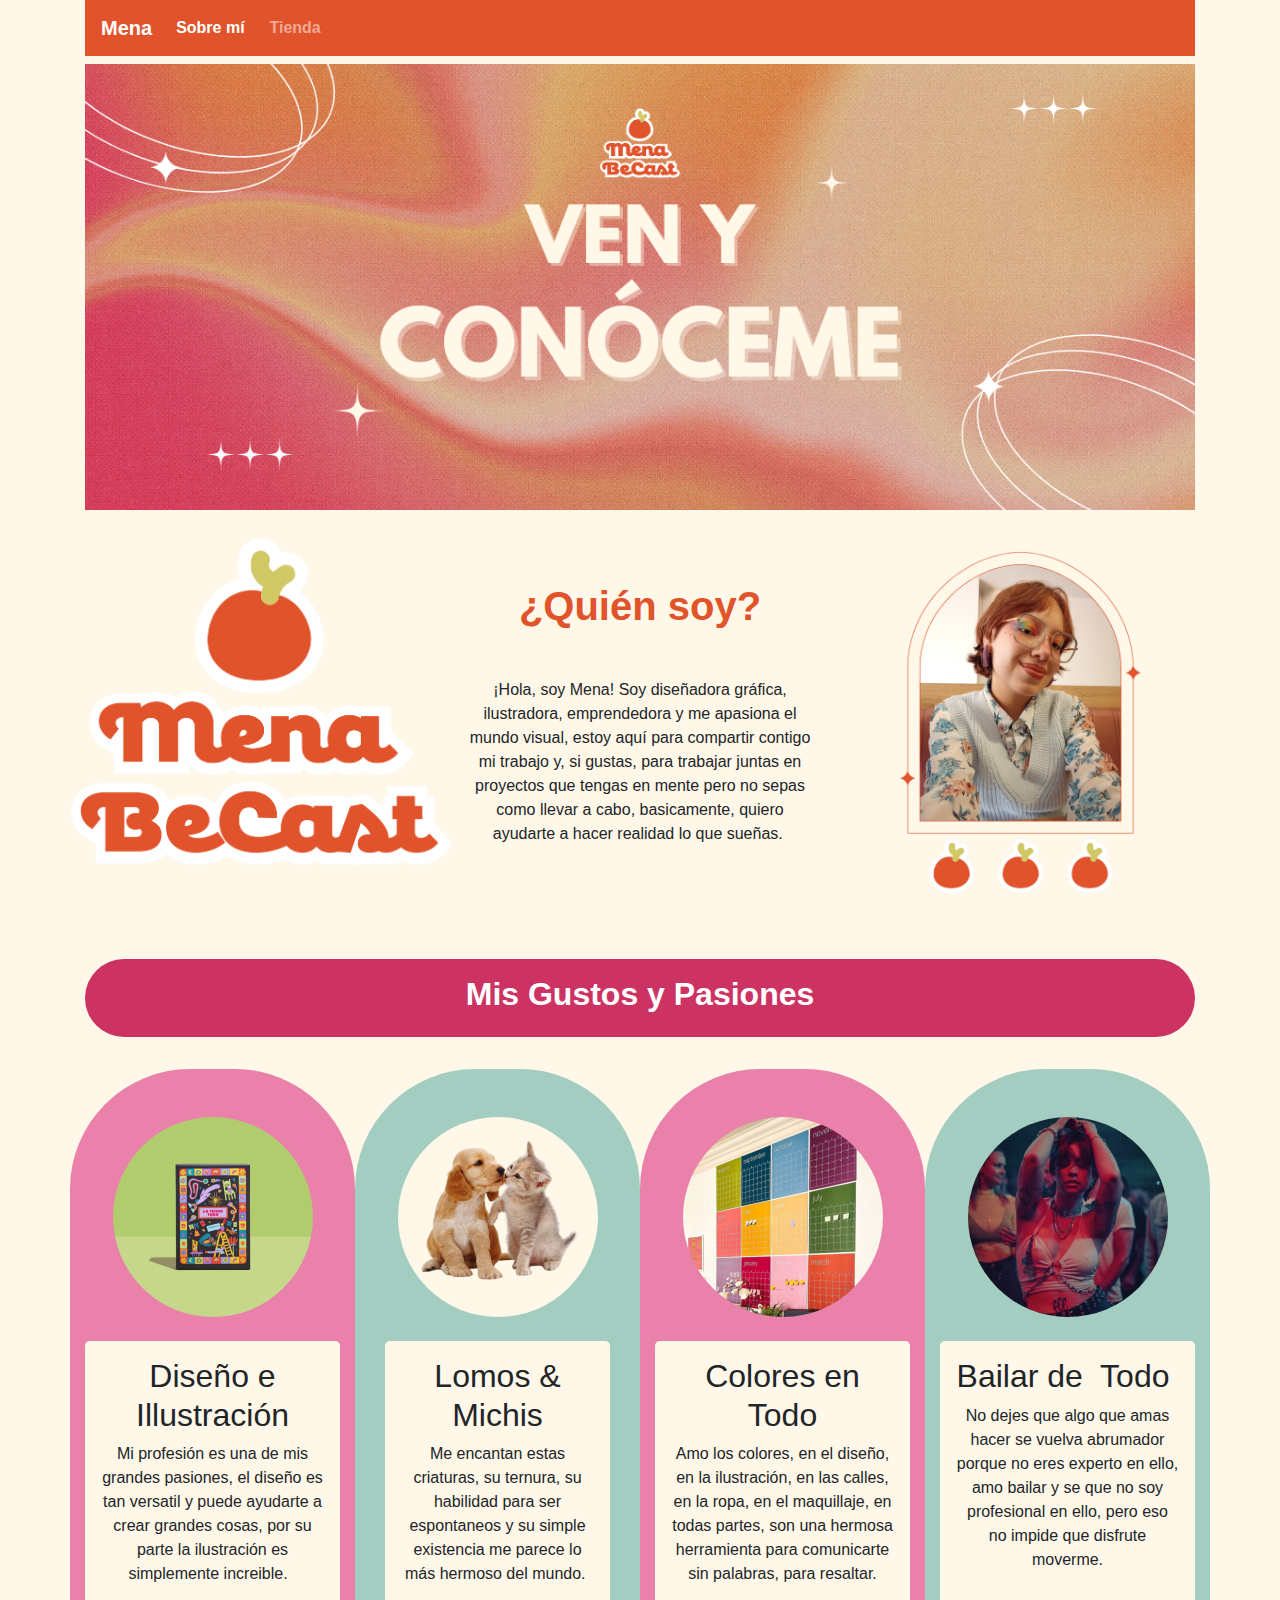
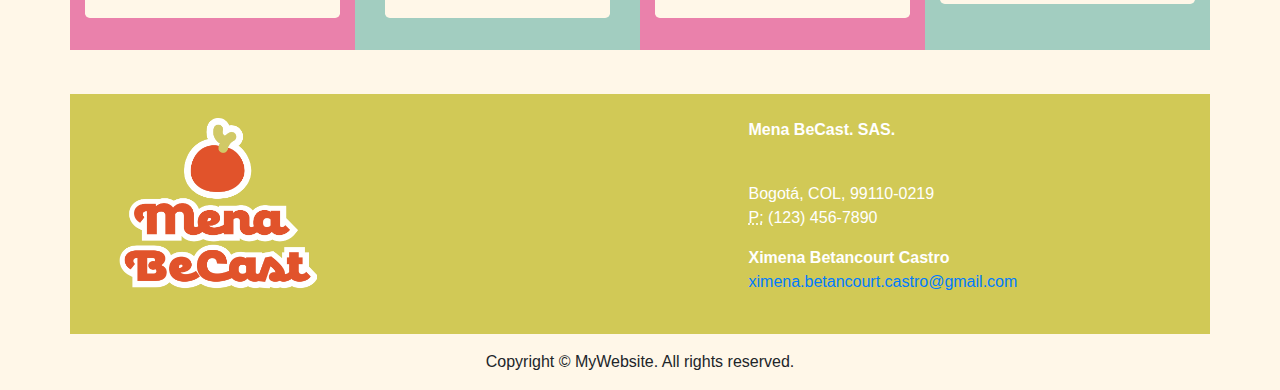
==== sobremi.html @ aae793c2 "Add files via upload" ====
<!DOCTYPE html>
<html lang="en">
  <head>
    <meta charset="utf-8">
	<meta http-equiv="X-UA-Compatible" content="IE=edge">
	<meta name="viewport" content="width=device-width, initial-scale=1">
    <title>Untitled Document</title>
    <!-- Bootstrap -->
	<link href="css/bootstrap-4.4.1.css" rel="stylesheet">
	<link href="css/mihojadeestilos.css" rel="stylesheet" type="text/css">
  </head>
  <body class="bg-carrusel">
  	<div class="container">
<nav class="navbar navbar-expand-lg navbar-dark bg-mena"> <a class="navbar-brand" href="index.html"><strong>Mena</strong></a>
    <div class="collapse navbar-collapse" id="navbarSupportedContent1">
  	      <ul class="navbar-nav mr-auto">
  	        <li class="nav-item"> <a class="nav-link active" href="sobremi.html"><strong>Sobre mí&nbsp;&nbsp;</strong></a></li>
  	        
  	        <li class="nav-item"> <a class="nav-link" href="tienda.html"><strong>Tienda</strong></a></li>
          </ul>
        </div>
      </nav>

<div class="container img-yo mt-2"></div>
<div class="row text-center mt-4 mb-5">
  <div class="col-md-4 pb-1 pb-md-0 bg-logo pt-2 col-sm-12 col-12"> </div>
  <div class="col-md-4 pb-1 pb-md-0">
    <h1 class="text-center mb-5 text-mena mt-5"><strong>¿Quién soy?</strong></h1>
    <p class="text-center">¡Hola, soy Mena! Soy diseñadora gráfica, ilustradora, emprendedora y me apasiona el mundo visual, estoy aquí para compartir contigo mi trabajo y, si gustas, para trabajar juntas en proyectos que tengas en mente pero no sepas como llevar a cabo, basicamente, quiero ayudarte a hacer realidad lo que sueñas.&nbsp;</p>
</div>
  <div class="col-md-4 pb-1 pb-md-0 imgyos col-sm-12 col-12"> </div>
</div>
<div class="jumbotron btn-rosa p-3 redondito">
  <h2 class="text-center"><strong class="text-white">Mis Gustos y Pasiones</strong></h2>
</div>
<div class="row">
  
  
  <div class="col-xl-3 bg-pink redondear col-lg-4 col-md-6">
    <div class="col-sm-12 text-center col-xl-12 col-lg-12 col-md-12"> <img src="images/diseño ilust.png" alt="140x140" class="rounded-circle mt-5 mb-4" style="width: 200px; height: 200px;" data-holder-rendered="true"></div>
    <div class="jumbotron bg-carrusel p-3">
<h2 class="text-center">Diseño e Illustración</h2>
<p class="text-center">Mi profesión es una de mis grandes pasiones, el diseño es tan versatil y puede ayudarte a crear grandes cosas, por su parte la ilustración es simplemente increible.&nbsp;&nbsp;</p>
    </div>
    </div>
  <div class="col-xl-3 bg-aqua redondear col-lg-4 col-md-6">
    <div class="col-sm-12 text-center col-xl-12 col-lg-12 col-md-12">
      <img src="images/perros y gatos.png" alt="140x140" class="rounded-circle mt-5 mb-4" style="width: 200px; height: 200px;" data-holder-rendered="true">
      <div class="jumbotron bg-carrusel p-3">
<h2 class="text-center">Lomos &amp; Michis</h2>
        <p class="text-center">Me encantan estas criaturas, su ternura, su habilidad para ser espontaneos y su simple existencia me parece lo más hermoso del mundo.&nbsp;</p>
      </div>
</div>
    </div>
  <div class="col-xl-3 bg-pink redondear col-lg-4 col-md-6">
    <div class="col-sm-12 text-center col-xl-12 col-lg-12 col-md-12"> <img src="images/colores.png" alt="140x140" class="rounded-circle mt-5 mb-4" style="width: 200px; height: 200px;" data-holder-rendered="true"></div>
    <div class="jumbotron bg-carrusel p-3">
      <h2 class="text-center">Colores en Todo</h2>
      <p class="text-center">Amo los colores, en el diseño, en la ilustración, en las calles, en la ropa, en el maquillaje, en todas partes, son una hermosa herramienta para comunicarte sin palabras, para resaltar.</p>
    </div>
    </div>
  <div class="col-xl-3 bg-aqua redondear col-lg-4 col-md-6">
    <div class="col-sm-12 text-center col-xl-12 col-lg-12 col-md-12"> <img src="images/bailar.png" alt="140x140" class="rounded-circle mt-5 mb-4" style="width: 200px; height: 200px;" data-holder-rendered="true"></div>
    <div class="jumbotron bg-carrusel p-3">
      <h2 class="text-center">Bailar de&nbsp; Todo&nbsp;</h2>
<p class="text-center">No dejes que algo que amas hacer se vuelva abrumador porque no eres experto en ello, amo bailar y se que no soy profesional en ello, pero eso no impide que disfrute moverme.</p>
    </div>
    </div>
</div>
  </div>
<!-- body code goes here -->


	<!-- jQuery (necessary for Bootstrap's JavaScript plugins) --> 
	
	<div class="container text-white bg-sotf p-4">
	  <div class="row">
	    <div class="col-6 col-md-8 col-lg-7 img-logo"> </div>
	    <div class="col-md-4 col-lg-5 col-6">
	      <address>
	        <strong>Mena BeCast. SAS.&nbsp;&nbsp;</strong><br>
	        <br>
          </address>
	      <address>
	        Bogotá, COL, 99110-0219<br>
	        <abbr title="Phone">P:</abbr> (123) 456-7890
          </address>
	      <address>
	        <strong>Ximena Betancourt Castro&nbsp;</strong><br>
	        <a href="mailto:#">ximena.betancourt.castro@gmail.com</a>
          </address>
        </div>
      </div>
    </div>
	<footer class="text-center">
	  <div class="container">
	    <div class="row">
	      <div class="col-12">
	        <p class="mt-3">Copyright © MyWebsite. All rights reserved.</p>
          </div>
        </div>
      </div>
    </footer>
	
	<script src="js/jquery-3.4.1.min.js"></script>

	<!-- Include all compiled plugins (below), or include individual files as needed -->
	<script src="js/popper.min.js"></script> 
	<script src="js/bootstrap-4.4.1.js"></script>
  </body>
</html>
---- css/mihojadeestilos.css ----
@charset "utf-8";
.bg-mena {
	background:#e1532a
}
.bg-carrusel {
	background: #fff7e8
}
.m-top {
}
.bg-img {
    background-image: url(../images/3.png);
    background-position: center center;
    background-size: cover;
    background-repeat: no-repeat;
}
.img-tienda {
    background-image: url(../images/banner%20tienda.png);
    background-position: center center;
    background-size: cover;
    height: 446px;
    margin-top: 11px;
    margin-bottom: 50px;
}
.btn-rosa {
    background-color: #cc3363;
}
.bg-pink {
    background-color: #EA81AB;
}
.bg-aqua {
    background-color: #A2CDC0;
}
.redondear {
    border-top-left-radius: 120px 120px;
    border-top-right-radius: 120px 120px;
}
.bg-logo {
    background-image: url(../images/Logo.png);
    background-position: center center;
    background-size: contain;
    background-repeat: no-repeat;
    width: 377px;
    height: 377px;
}
.text-mena {
    color: #E1532A;
}
.redondito {
    border-radius: 100px;
}
.img-yo {
    background-image: url(../images/banner%203.png);
    height: 446px;
    background-size: cover;
    background-position: center center;
}
.img-centrada {
    background-size: cover;
    background-position: center center;
}
.imgyos {
    background-image: url(../images/yo.png);
    background-size: contain;
    background-repeat: no-repeat;
    background-position: center center;
    width: 377px;
    height: 377px;
}
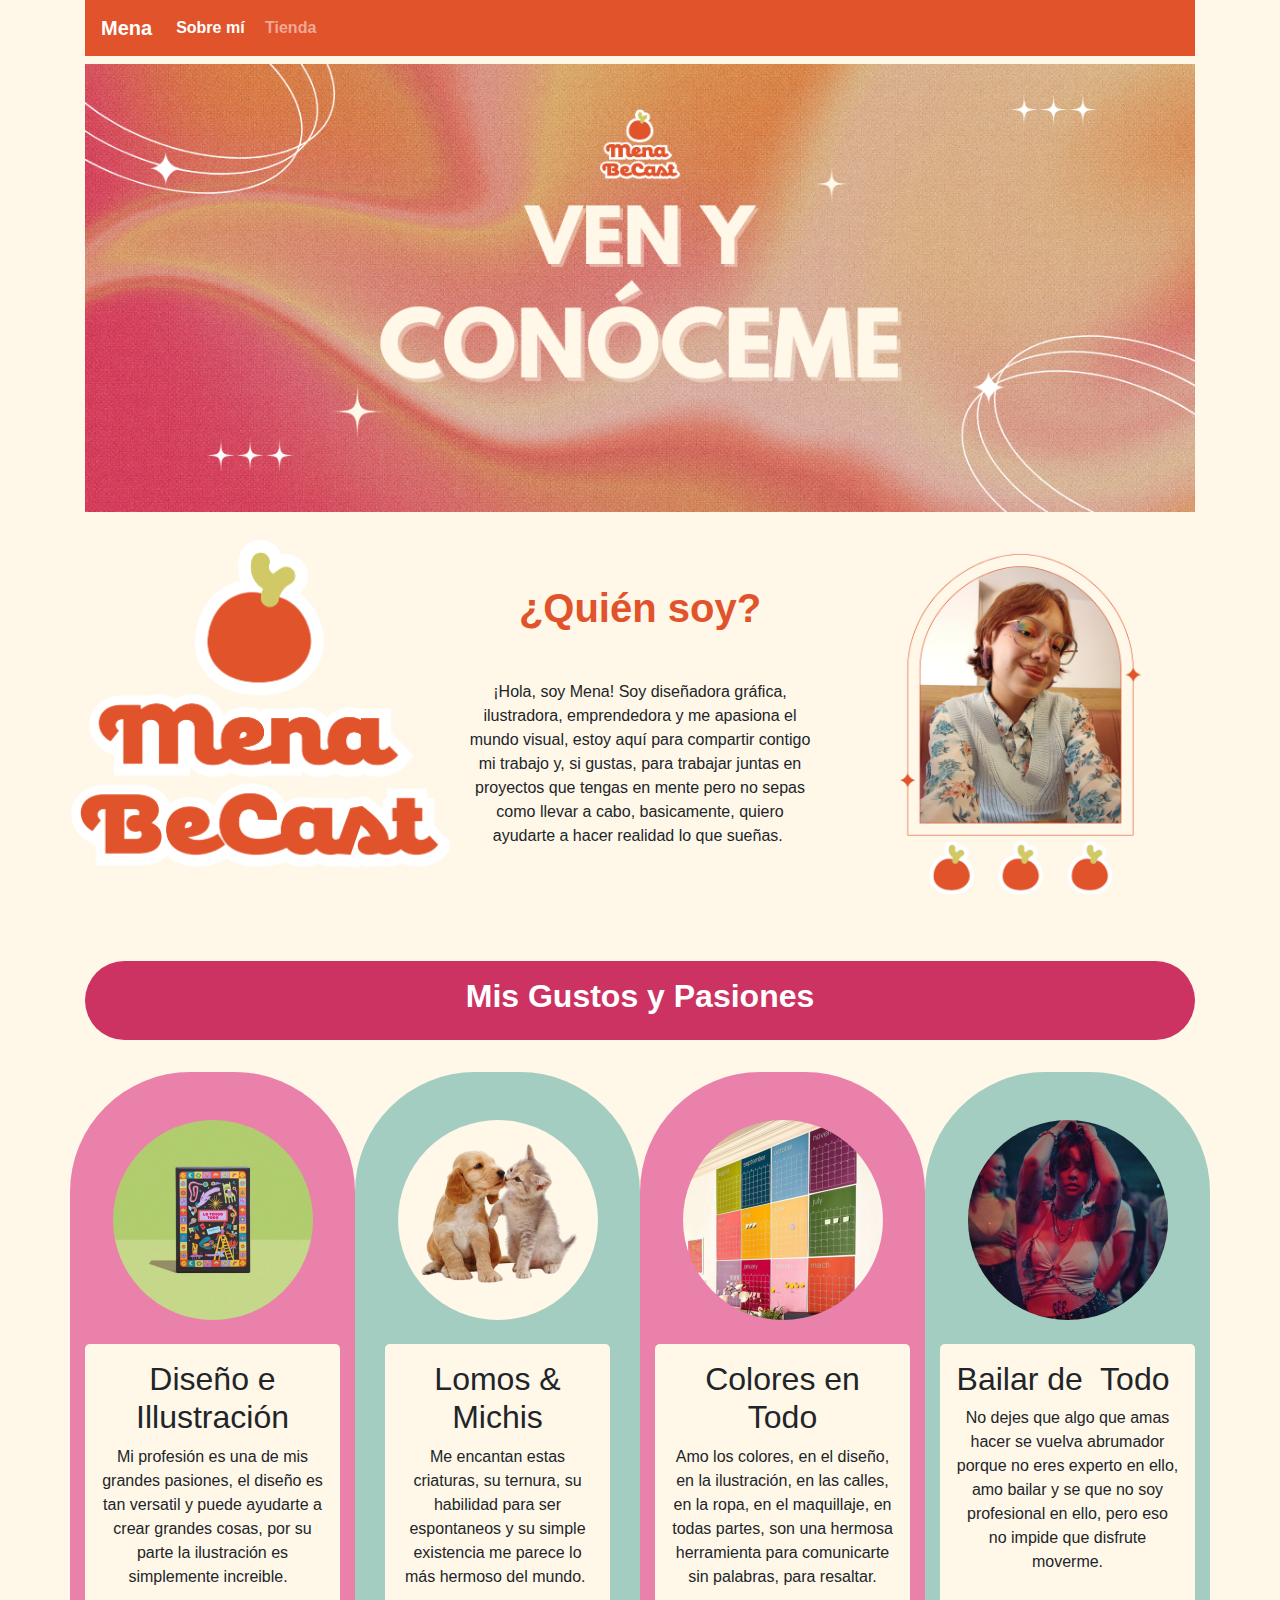
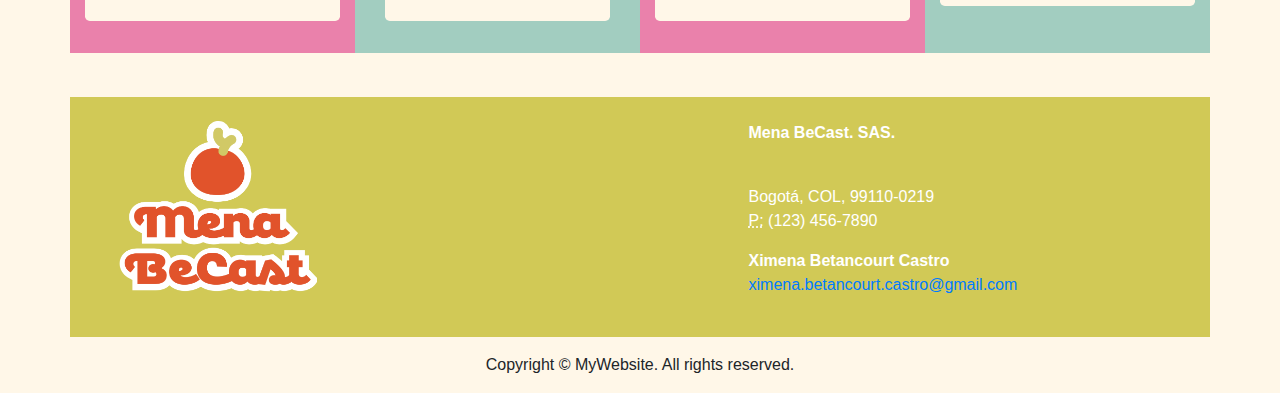
==== commit 8df29212: "Add files via upload" ====
--- a/sobremi.html
+++ b/sobremi.html
@@ -4,24 +4,24 @@
     <meta charset="utf-8">
 	<meta http-equiv="X-UA-Compatible" content="IE=edge">
 	<meta name="viewport" content="width=device-width, initial-scale=1">
-    <title>Untitled Document</title>
+    <title>Sobre mí Mena</title>
     <!-- Bootstrap -->
 	<link href="css/bootstrap-4.4.1.css" rel="stylesheet">
 	<link href="css/mihojadeestilos.css" rel="stylesheet" type="text/css">
+	  <link rel="icon" type="image/x-icon" href="images/favicon.png">
   </head>
   <body class="bg-carrusel">
   	<div class="container">
 <nav class="navbar navbar-expand-lg navbar-dark bg-mena"> <a class="navbar-brand" href="index.html"><strong>Mena</strong></a>
-    <div class="collapse navbar-collapse" id="navbarSupportedContent1">
-  	      <ul class="navbar-nav mr-auto">
-  	        <li class="nav-item"> <a class="nav-link active" href="sobremi.html"><strong>Sobre mí&nbsp;&nbsp;</strong></a></li>
-  	        
-  	        <li class="nav-item"> <a class="nav-link" href="tienda.html"><strong>Tienda</strong></a></li>
-          </ul>
-        </div>
-      </nav>
-
-<div class="container img-yo mt-2"></div>
+  <button class="navbar-toggler" type="button" data-toggle="collapse" data-target="#navbarSupportedContent2" aria-controls="navbarSupportedContent2" aria-expanded="false" aria-label="Toggle navigation"> <span class="navbar-toggler-icon"></span></button>
+  <div class="collapse navbar-collapse" id="navbarSupportedContent2">
+    <ul class="navbar-nav mr-auto">
+      <li class="nav-item"> <a class="nav-link active" href="sobremi.html"><strong>Sobre mí&nbsp;</strong></a></li>
+      <li class="nav-item"> <a class="nav-link" href="tienda.html"><strong>Tienda</strong></a></li>
+    </ul>
+  </div>
+</nav>
+<img src="images/banner 3.png" class="img-fluid mt-2" alt="Placeholder image">
 <div class="row text-center mt-4 mb-5">
   <div class="col-md-4 pb-1 pb-md-0 bg-logo pt-2 col-sm-12 col-12"> </div>
   <div class="col-md-4 pb-1 pb-md-0">
@@ -36,14 +36,14 @@
 <div class="row">
   
   
-  <div class="col-xl-3 bg-pink redondear col-lg-4 col-md-6">
+  <div class="col-xl-3 bg-pink redondear col-lg-4 col-md-5 col-sm-6 col-6">
     <div class="col-sm-12 text-center col-xl-12 col-lg-12 col-md-12"> <img src="images/diseño ilust.png" alt="140x140" class="rounded-circle mt-5 mb-4" style="width: 200px; height: 200px;" data-holder-rendered="true"></div>
     <div class="jumbotron bg-carrusel p-3">
 <h2 class="text-center">Diseño e Illustración</h2>
 <p class="text-center">Mi profesión es una de mis grandes pasiones, el diseño es tan versatil y puede ayudarte a crear grandes cosas, por su parte la ilustración es simplemente increible.&nbsp;&nbsp;</p>
     </div>
     </div>
-  <div class="col-xl-3 bg-aqua redondear col-lg-4 col-md-6">
+  <div class="col-xl-3 bg-aqua redondear col-lg-4 col-md-5 col-sm-6 col-6">
     <div class="col-sm-12 text-center col-xl-12 col-lg-12 col-md-12">
       <img src="images/perros y gatos.png" alt="140x140" class="rounded-circle mt-5 mb-4" style="width: 200px; height: 200px;" data-holder-rendered="true">
       <div class="jumbotron bg-carrusel p-3">
@@ -52,14 +52,14 @@
       </div>
 </div>
     </div>
-  <div class="col-xl-3 bg-pink redondear col-lg-4 col-md-6">
+  <div class="col-xl-3 bg-pink redondear col-lg-4 col-md-5 col-sm-6 col-6">
     <div class="col-sm-12 text-center col-xl-12 col-lg-12 col-md-12"> <img src="images/colores.png" alt="140x140" class="rounded-circle mt-5 mb-4" style="width: 200px; height: 200px;" data-holder-rendered="true"></div>
     <div class="jumbotron bg-carrusel p-3">
       <h2 class="text-center">Colores en Todo</h2>
       <p class="text-center">Amo los colores, en el diseño, en la ilustración, en las calles, en la ropa, en el maquillaje, en todas partes, son una hermosa herramienta para comunicarte sin palabras, para resaltar.</p>
     </div>
     </div>
-  <div class="col-xl-3 bg-aqua redondear col-lg-4 col-md-6">
+  <div class="col-xl-3 bg-aqua redondear col-lg-4 col-md-5 col-sm-6 col-6">
     <div class="col-sm-12 text-center col-xl-12 col-lg-12 col-md-12"> <img src="images/bailar.png" alt="140x140" class="rounded-circle mt-5 mb-4" style="width: 200px; height: 200px;" data-holder-rendered="true"></div>
     <div class="jumbotron bg-carrusel p-3">
       <h2 class="text-center">Bailar de&nbsp; Todo&nbsp;</h2>
